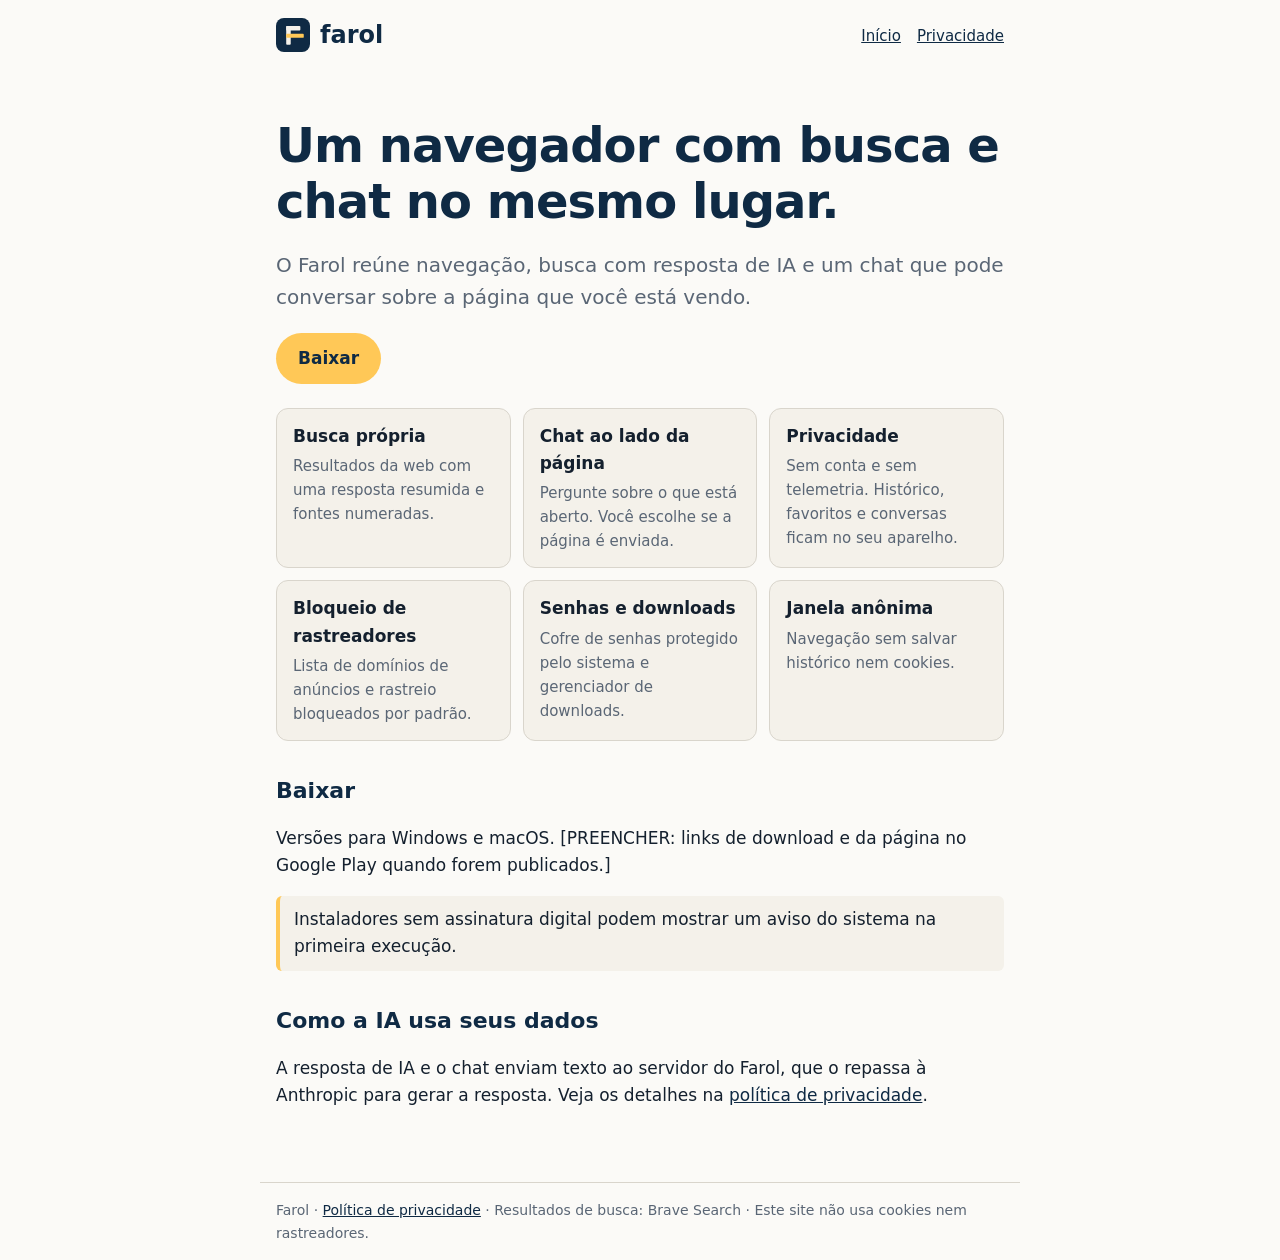
==== index.html @ cc62a4c2 "Add files via upload" ====
<!doctype html><html lang="pt-BR"><head><meta charset="utf-8"><meta name="viewport" content="width=device-width,initial-scale=1"><title>Farol – navegador com busca e chat</title><meta name="description" content="Navegador para computador com busca própria, resposta de IA e chat que conversa sobre a página aberta."><link rel="stylesheet" href="style.css"></head><body>
<header><a class="brand" href="index.html"><svg xmlns="http://www.w3.org/2000/svg" viewBox="0 0 120 120" aria-hidden="true"><rect width="120" height="120" rx="28" fill="#0F2A44"/><rect x="36" y="28" width="16" height="66" rx="3" fill="#F4F1EA"/><rect x="36" y="28" width="50" height="16" rx="3" fill="#F4F1EA"/><rect x="36" y="56" width="62" height="14" rx="3" fill="#FFC857"/></svg><span>farol</span></a><nav><a href="index.html">Início</a><a href="privacidade.html">Privacidade</a></nav></header><main>
<h1>Um navegador com busca e chat no mesmo lugar.</h1>
<p class="lead">O Farol reúne navegação, busca com resposta de IA e um chat que pode conversar sobre a página que você está vendo.</p>
<p><a class="btn" href="#baixar">Baixar</a></p>
<div class="cards">
<div class="card"><h3>Busca própria</h3><p>Resultados da web com uma resposta resumida e fontes numeradas.</p></div>
<div class="card"><h3>Chat ao lado da página</h3><p>Pergunte sobre o que está aberto. Você escolhe se a página é enviada.</p></div>
<div class="card"><h3>Privacidade</h3><p>Sem conta e sem telemetria. Histórico, favoritos e conversas ficam no seu aparelho.</p></div>
<div class="card"><h3>Bloqueio de rastreadores</h3><p>Lista de domínios de anúncios e rastreio bloqueados por padrão.</p></div>
<div class="card"><h3>Senhas e downloads</h3><p>Cofre de senhas protegido pelo sistema e gerenciador de downloads.</p></div>
<div class="card"><h3>Janela anônima</h3><p>Navegação sem salvar histórico nem cookies.</p></div>
</div>
<h2 id="baixar">Baixar</h2>
<p>Versões para Windows e macOS. [PREENCHER: links de download e da página no Google Play quando forem publicados.]</p>
<div class="note">Instaladores sem assinatura digital podem mostrar um aviso do sistema na primeira execução.</div>
<h2>Como a IA usa seus dados</h2>
<p>A resposta de IA e o chat enviam texto ao servidor do Farol, que o repassa à Anthropic para gerar a resposta. Veja os detalhes na <a href="privacidade.html">política de privacidade</a>.</p>
</main><footer>Farol · <a href="privacidade.html">Política de privacidade</a> · Resultados de busca: Brave Search · Este site não usa cookies nem rastreadores.</footer></body></html>
---- style.css ----
:root{--bg:#FBFAF7;--fg:#14202E;--muted:#5A6675;--line:#D9D5CC;--card:#F4F1EA;--title:#0F2A44;--luz:#FFC857;color-scheme:light}
@media (prefers-color-scheme:dark){:root{--bg:#0A1626;--fg:#EAEFF4;--muted:#93A1B2;--line:#243B55;--card:#11253B;--title:#F4F1EA;color-scheme:dark}}
*{box-sizing:border-box}
body{margin:0;background:var(--bg);color:var(--fg);font:17px/1.6 system-ui,-apple-system,"Segoe UI",Roboto,Arial,sans-serif}
a{color:var(--title)}
header,main,footer{max-width:760px;margin:0 auto;padding:16px}
header{display:flex;align-items:center;justify-content:space-between;gap:16px;flex-wrap:wrap}
.brand{display:inline-flex;align-items:center;gap:10px;font-weight:700;font-size:24px;text-decoration:none;color:var(--title)}
.brand svg{width:34px;height:34px}
nav a{margin-left:16px;font-size:15px}
h1{font-size:clamp(32px,6vw,48px);line-height:1.15;letter-spacing:-.02em;color:var(--title);margin:32px 0 12px}
h2{font-size:22px;color:var(--title);margin:32px 0 8px}
.lead{font-size:20px;color:var(--muted)}
.cards{display:grid;gap:12px;grid-template-columns:repeat(auto-fit,minmax(220px,1fr));margin:24px 0}
.card{background:var(--card);border:1px solid var(--line);border-radius:12px;padding:14px 16px}
.card h3{margin:0 0 4px;font-size:17px}
.card p{margin:0;color:var(--muted);font-size:15px}
.btn{display:inline-block;padding:12px 22px;border-radius:999px;background:var(--luz);color:#0F2A44;font-weight:700;text-decoration:none}
.note{border-left:4px solid var(--luz);background:var(--card);padding:10px 14px;border-radius:6px;margin:16px 0}
footer{color:var(--muted);font-size:14px;border-top:1px solid var(--line);margin-top:40px}
li{margin:4px 0}
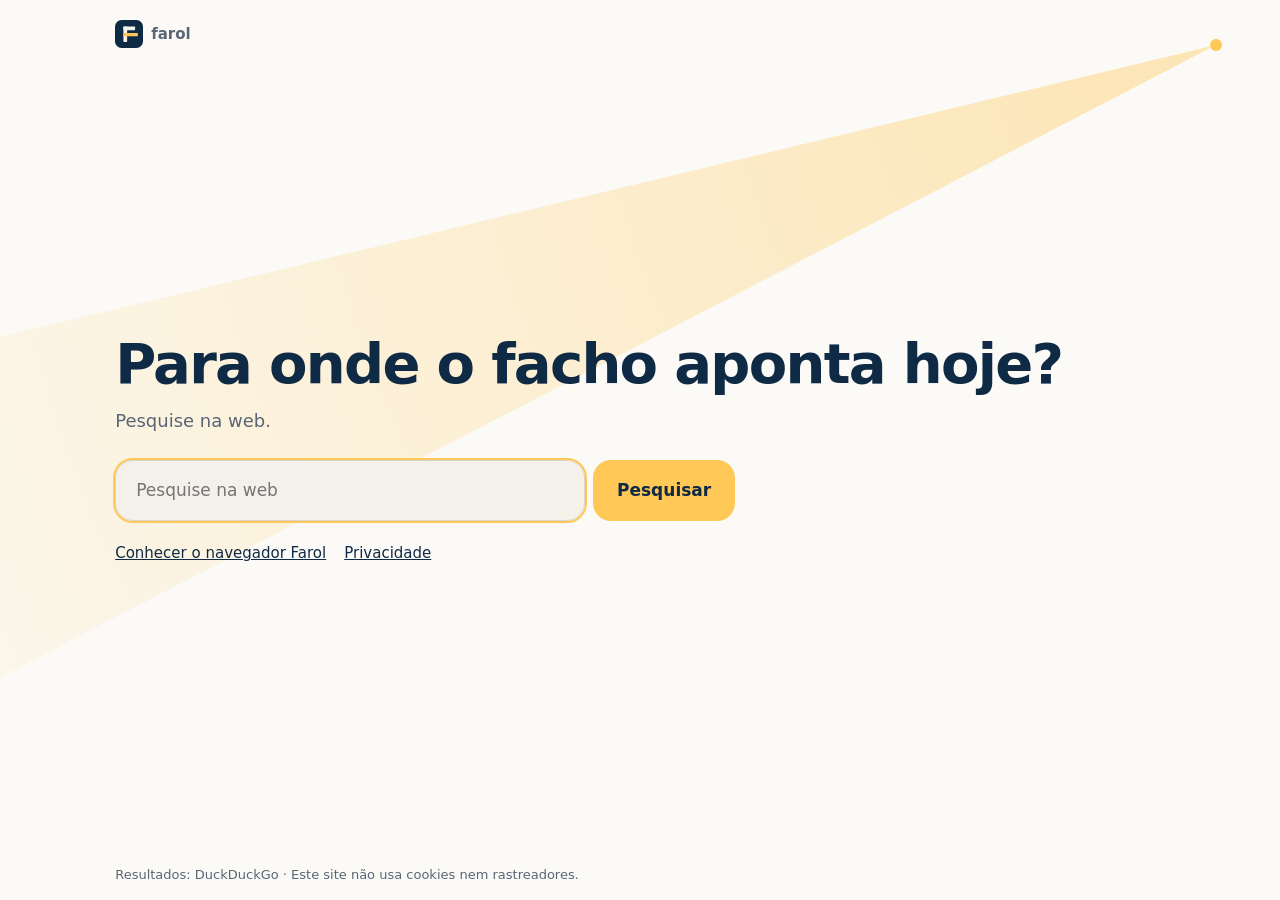
==== commit f1c8096e: "Add files via upload" ====
--- a/index.html
+++ b/index.html
@@ -1,19 +1,36 @@
-<!doctype html><html lang="pt-BR"><head><meta charset="utf-8"><meta name="viewport" content="width=device-width,initial-scale=1"><title>Farol – navegador com busca e chat</title><meta name="description" content="Navegador para computador com busca própria, resposta de IA e chat que conversa sobre a página aberta."><link rel="stylesheet" href="style.css"></head><body>
-<header><a class="brand" href="index.html"><svg xmlns="http://www.w3.org/2000/svg" viewBox="0 0 120 120" aria-hidden="true"><rect width="120" height="120" rx="28" fill="#0F2A44"/><rect x="36" y="28" width="16" height="66" rx="3" fill="#F4F1EA"/><rect x="36" y="28" width="50" height="16" rx="3" fill="#F4F1EA"/><rect x="36" y="56" width="62" height="14" rx="3" fill="#FFC857"/></svg><span>farol</span></a><nav><a href="index.html">Início</a><a href="privacidade.html">Privacidade</a></nav></header><main>
-<h1>Um navegador com busca e chat no mesmo lugar.</h1>
-<p class="lead">O Farol reúne navegação, busca com resposta de IA e um chat que pode conversar sobre a página que você está vendo.</p>
-<p><a class="btn" href="#baixar">Baixar</a></p>
-<div class="cards">
-<div class="card"><h3>Busca própria</h3><p>Resultados da web com uma resposta resumida e fontes numeradas.</p></div>
-<div class="card"><h3>Chat ao lado da página</h3><p>Pergunte sobre o que está aberto. Você escolhe se a página é enviada.</p></div>
-<div class="card"><h3>Privacidade</h3><p>Sem conta e sem telemetria. Histórico, favoritos e conversas ficam no seu aparelho.</p></div>
-<div class="card"><h3>Bloqueio de rastreadores</h3><p>Lista de domínios de anúncios e rastreio bloqueados por padrão.</p></div>
-<div class="card"><h3>Senhas e downloads</h3><p>Cofre de senhas protegido pelo sistema e gerenciador de downloads.</p></div>
-<div class="card"><h3>Janela anônima</h3><p>Navegação sem salvar histórico nem cookies.</p></div>
-</div>
-<h2 id="baixar">Baixar</h2>
-<p>Versões para Windows e macOS. [PREENCHER: links de download e da página no Google Play quando forem publicados.]</p>
-<div class="note">Instaladores sem assinatura digital podem mostrar um aviso do sistema na primeira execução.</div>
-<h2>Como a IA usa seus dados</h2>
-<p>A resposta de IA e o chat enviam texto ao servidor do Farol, que o repassa à Anthropic para gerar a resposta. Veja os detalhes na <a href="privacidade.html">política de privacidade</a>.</p>
-</main><footer>Farol · <a href="privacidade.html">Política de privacidade</a> · Resultados de busca: Brave Search · Este site não usa cookies nem rastreadores.</footer></body></html>
+<!doctype html><html lang="pt-BR"><head><meta charset="utf-8"><meta name="viewport" content="width=device-width,initial-scale=1"><title>Farol – busca e navegador com chat</title><meta name="description" content="Farol: pesquise na web e conheça o navegador com busca, resposta de IA e chat sobre a página que você está vendo."><link rel="icon" href="data:image/svg+xml,%3Csvg xmlns='http://www.w3.org/2000/svg' viewBox='0 0 120 120'%3E%3Crect width='120' height='120' rx='28' fill='%230F2A44'/%3E%3Crect x='36' y='28' width='16' height='66' rx='3' fill='%23F4F1EA'/%3E%3Crect x='36' y='28' width='50' height='16' rx='3' fill='%23F4F1EA'/%3E%3Crect x='36' y='56' width='62' height='14' rx='3' fill='%23FFC857'/%3E%3C/svg%3E">
+<style>
+:root{--bg:#FBFAF7;--fg:#14202E;--muted:#5A6675;--line:#D9D5CC;--card:#F4F1EA;--title:#0F2A44;--chip:#FFC857;--chip-fg:#0F2A44;color-scheme:light}
+@media (prefers-color-scheme:dark){:root{--bg:#0A1626;--fg:#EAEFF4;--muted:#93A1B2;--line:#243B55;--card:#11253B;--title:#F4F1EA;color-scheme:dark}}
+*{box-sizing:border-box}
+body{margin:0;background:var(--bg);color:var(--fg);font:17px/1.6 system-ui,-apple-system,"Segoe UI",Roboto,Arial,sans-serif}
+a{color:var(--title)}
+.wrap{position:relative;overflow:hidden;min-height:100vh}
+.beam{position:absolute;inset:0;pointer-events:none;overflow:hidden}
+.beam::before{content:"";position:absolute;top:5vh;right:5vw;width:150vmax;height:150vmax;transform-origin:100% 0;clip-path:polygon(100% 0,0 24%,0 52%);background:radial-gradient(circle at 100% 0,rgba(255,200,87,.42),rgba(255,200,87,0) 62%);animation:sway 14s ease-in-out infinite alternate}
+.beam::after{content:"";position:absolute;top:calc(5vh - 6px);right:calc(5vw - 6px);width:12px;height:12px;border-radius:50%;background:var(--chip)}
+@keyframes sway{from{transform:rotate(-5deg)}to{transform:rotate(5deg)}}
+@media (prefers-reduced-motion:reduce){.beam::before{animation:none}}
+main{position:relative;display:flex;flex-direction:column;align-items:flex-start;justify-content:center;gap:14px;min-height:100vh;padding:24px max(24px,9vw)}
+.brand{position:absolute;top:20px;left:max(24px,9vw);display:inline-flex;align-items:center;gap:8px;font-weight:600;font-size:15px;color:var(--muted);text-decoration:none}
+.brand svg{width:28px;height:28px}
+h1{margin:0;font-size:clamp(34px,6vw,56px);line-height:1.05;letter-spacing:-.03em;color:var(--title)}
+.sub{margin:0 0 10px;color:var(--muted);font-size:18px}
+form{display:flex;gap:8px;width:100%;max-width:620px}
+input{flex:1;min-width:0;font:inherit;padding:16px 20px;border-radius:18px;border:1px solid var(--line);background:var(--card);color:var(--fg)}
+input:focus{outline:2px solid var(--chip);outline-offset:0}
+button{font:inherit;font-weight:600;padding:0 24px;border:0;border-radius:18px;background:var(--chip);color:var(--chip-fg);cursor:pointer}
+button:focus-visible{outline:2px solid var(--chip);outline-offset:2px}
+.links{display:flex;gap:18px;flex-wrap:wrap;font-size:15px;margin-top:6px}
+footer{position:absolute;bottom:14px;left:max(24px,9vw);right:16px;color:var(--muted);font-size:13px}
+</style></head><body><div class="wrap"><div class="beam" aria-hidden="true"></div>
+<main>
+<a class="brand" href="index.html"><svg xmlns="http://www.w3.org/2000/svg" viewBox="0 0 120 120" aria-hidden="true"><rect width="120" height="120" rx="28" fill="#0F2A44"/><rect x="36" y="28" width="16" height="66" rx="3" fill="#F4F1EA"/><rect x="36" y="28" width="50" height="16" rx="3" fill="#F4F1EA"/><rect x="36" y="56" width="62" height="14" rx="3" fill="#FFC857"/></svg><span>farol</span></a>
+<h1>Para onde o facho aponta hoje?</h1>
+<p class="sub">Pesquise na web.</p>
+<form action="https://duckduckgo.com/" method="get" role="search" target="_self">
+<input type="search" name="q" placeholder="Pesquise na web" autocomplete="off" maxlength="300" aria-label="Pesquisar" autofocus>
+<button type="submit">Pesquisar</button></form>
+<div class="links"><a href="sobre.html">Conhecer o navegador Farol</a><a href="privacidade.html">Privacidade</a></div>
+</main>
+<footer>Resultados: DuckDuckGo · Este site não usa cookies nem rastreadores.</footer></div></body></html>
